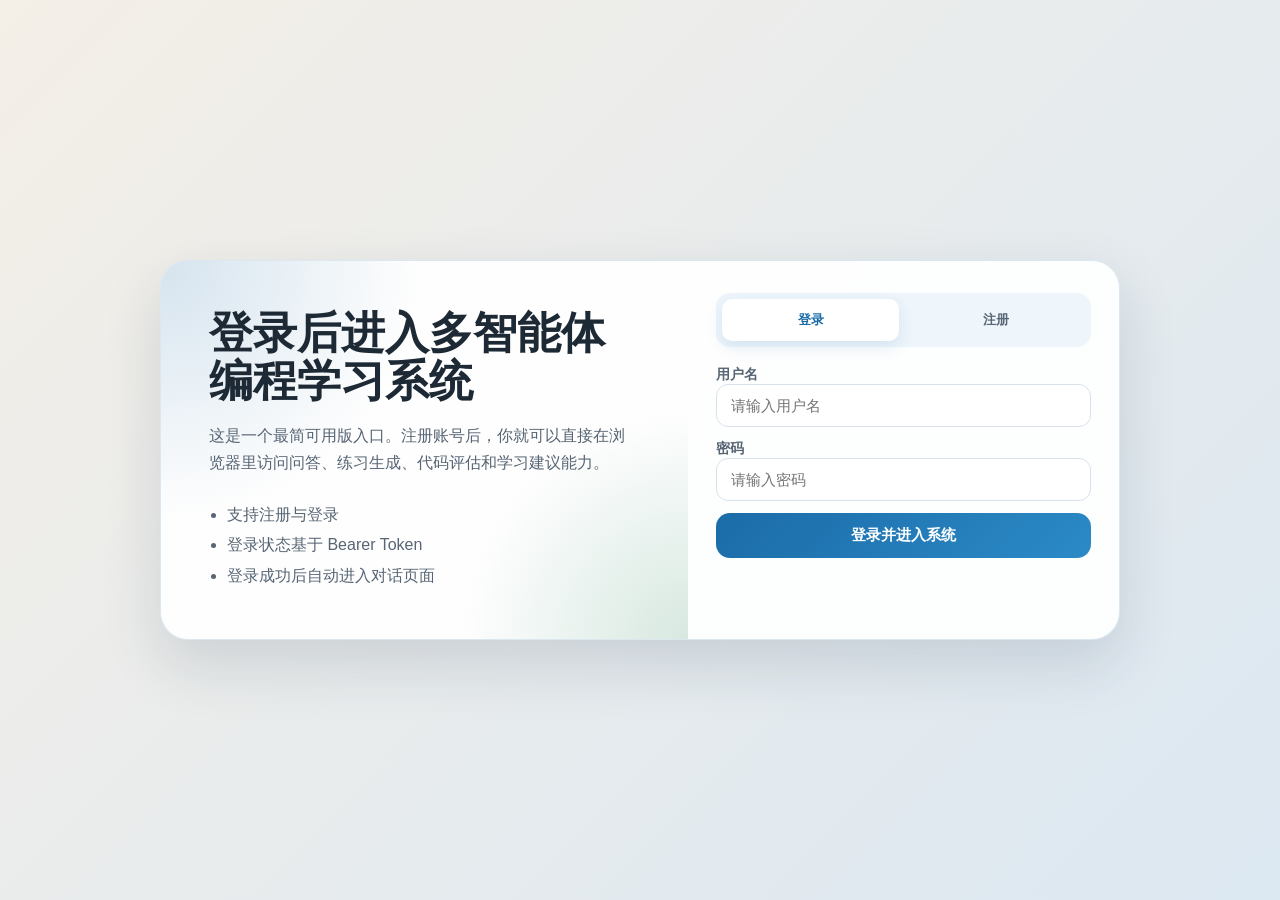
==== programming_edu_sys/server/static/index.html @ 96a0993f "修正了前后端的一些bug" ====
<!DOCTYPE html>
<html lang="zh-CN">
<head>
  <meta charset="UTF-8">
  <meta name="viewport" content="width=device-width, initial-scale=1.0">
  <title>编程教育智能体系统 - 登录</title>
  <style>
    :root {
      --bg: linear-gradient(135deg, #f4efe7, #dce8f2);
      --panel: rgba(255, 255, 255, 0.92);
      --ink: #1d2a35;
      --muted: #576574;
      --accent: #1b6ca8;
      --accent-2: #2f855a;
      --danger: #b83232;
      --border: rgba(27, 108, 168, 0.15);
      --shadow: 0 24px 60px rgba(24, 44, 69, 0.14);
    }

    * { box-sizing: border-box; }

    body {
      margin: 0;
      min-height: 100vh;
      font-family: "Segoe UI", "PingFang SC", "Microsoft YaHei", sans-serif;
      background: var(--bg);
      color: var(--ink);
      display: grid;
      place-items: center;
      padding: 24px;
    }

    .shell {
      width: min(960px, 100%);
      display: grid;
      grid-template-columns: 1.1fr 0.9fr;
      background: var(--panel);
      border-radius: 28px;
      overflow: hidden;
      box-shadow: var(--shadow);
      border: 1px solid var(--border);
    }

    .hero {
      padding: 48px;
      background:
        radial-gradient(circle at top left, rgba(27, 108, 168, 0.18), transparent 40%),
        radial-gradient(circle at bottom right, rgba(47, 133, 90, 0.18), transparent 35%);
    }

    .hero h1 {
      margin: 0 0 16px;
      font-size: clamp(32px, 4vw, 44px);
      line-height: 1.1;
    }

    .hero p {
      margin: 0 0 24px;
      color: var(--muted);
      line-height: 1.7;
    }

    .hero ul {
      margin: 0;
      padding-left: 18px;
      color: var(--muted);
      line-height: 1.9;
    }

    .panel {
      padding: 32px 28px;
      display: flex;
      flex-direction: column;
      gap: 18px;
    }

    .tabs {
      display: grid;
      grid-template-columns: 1fr 1fr;
      gap: 8px;
      background: #eef5fb;
      border-radius: 14px;
      padding: 6px;
    }

    .tabs button {
      border: 0;
      padding: 12px;
      border-radius: 10px;
      background: transparent;
      color: var(--muted);
      font-weight: 600;
      cursor: pointer;
    }

    .tabs button.active {
      background: white;
      color: var(--accent);
      box-shadow: 0 6px 16px rgba(27, 108, 168, 0.12);
    }

    .form {
      display: none;
      gap: 12px;
    }

    .form.active {
      display: grid;
    }

    label {
      font-size: 14px;
      color: var(--muted);
      font-weight: 600;
    }

    input {
      width: 100%;
      border: 1px solid #d8e2ec;
      border-radius: 12px;
      padding: 12px 14px;
      font-size: 15px;
      outline: none;
      transition: border-color .2s ease, box-shadow .2s ease;
    }

    input:focus {
      border-color: var(--accent);
      box-shadow: 0 0 0 4px rgba(27, 108, 168, 0.12);
    }

    .submit {
      border: 0;
      border-radius: 14px;
      padding: 13px 16px;
      font-size: 15px;
      font-weight: 700;
      color: white;
      cursor: pointer;
      background: linear-gradient(135deg, var(--accent), #2b8ac6);
    }

    .submit.secondary {
      background: linear-gradient(135deg, var(--accent-2), #38a169);
    }

    .status {
      min-height: 22px;
      font-size: 14px;
      color: var(--muted);
    }

    .status.error { color: var(--danger); }
    .status.success { color: var(--accent-2); }

    @media (max-width: 800px) {
      .shell {
        grid-template-columns: 1fr;
      }

      .hero {
        padding: 32px 28px 12px;
      }
    }
  </style>
</head>
<body>
  <main class="shell">
    <section class="hero">
      <h1>登录后进入多智能体编程学习系统</h1>
      <p>这是一个最简可用版入口。注册账号后，你就可以直接在浏览器里访问问答、练习生成、代码评估和学习建议能力。</p>
      <ul>
        <li>支持注册与登录</li>
        <li>登录状态基于 Bearer Token</li>
        <li>登录成功后自动进入对话页面</li>
      </ul>
    </section>

    <section class="panel">
      <div class="tabs">
        <button id="loginTab" class="active" type="button">登录</button>
        <button id="registerTab" type="button">注册</button>
      </div>

      <form id="loginForm" class="form active">
        <div>
          <label for="loginUsername">用户名</label>
          <input id="loginUsername" name="username" autocomplete="username" placeholder="请输入用户名">
        </div>
        <div>
          <label for="loginPassword">密码</label>
          <input id="loginPassword" name="password" type="password" autocomplete="current-password" placeholder="请输入密码">
        </div>
        <button class="submit" type="submit">登录并进入系统</button>
      </form>

      <form id="registerForm" class="form">
        <div>
          <label for="registerUsername">用户名</label>
          <input id="registerUsername" name="username" autocomplete="username" placeholder="3-32 位字母数字下划线">
        </div>
        <div>
          <label for="registerPassword">密码</label>
          <input id="registerPassword" name="password" type="password" autocomplete="new-password" placeholder="至少 6 位">
        </div>
        <button class="submit secondary" type="submit">注册并自动登录</button>
      </form>

      <div id="status" class="status"></div>
    </section>
  </main>

  <script>
    const statusEl = document.getElementById("status");
    const loginTab = document.getElementById("loginTab");
    const registerTab = document.getElementById("registerTab");
    const loginForm = document.getElementById("loginForm");
    const registerForm = document.getElementById("registerForm");

    const setMode = (mode) => {
      const loginMode = mode === "login";
      loginTab.classList.toggle("active", loginMode);
      registerTab.classList.toggle("active", !loginMode);
      loginForm.classList.toggle("active", loginMode);
      registerForm.classList.toggle("active", !loginMode);
      statusEl.textContent = "";
      statusEl.className = "status";
    };

    loginTab.addEventListener("click", () => setMode("login"));
    registerTab.addEventListener("click", () => setMode("register"));

    const saveAuth = (data) => {
      localStorage.setItem("pes_token", data.access_token);
      localStorage.setItem("pes_refresh_token", data.refresh_token);
      localStorage.setItem("pes_username", data.username);
      localStorage.setItem("pes_expires_at", data.expires_at);
      localStorage.setItem("pes_refresh_expires_at", data.refresh_expires_at);
    };

    const showStatus = (message, type = "") => {
      statusEl.textContent = message;
      statusEl.className = `status ${type}`.trim();
    };

    const submitJson = async (url, payload) => {
      const response = await fetch(url, {
        method: "POST",
        headers: { "Content-Type": "application/json" },
        body: JSON.stringify(payload)
      });
      const data = await response.json();
      if (!response.ok) {
        throw new Error(data.detail || "请求失败");
      }
      return data;
    };

    loginForm.addEventListener("submit", async (event) => {
      event.preventDefault();
      try {
        showStatus("正在登录...");
        const data = await submitJson("/auth/login", {
          username: loginForm.username.value.trim(),
          password: loginForm.password.value
        });
        saveAuth(data);
        showStatus("登录成功，正在进入系统...", "success");
        window.location.href = "/chat";
      } catch (error) {
        showStatus(error.message, "error");
      }
    });

    registerForm.addEventListener("submit", async (event) => {
      event.preventDefault();
      try {
        showStatus("正在注册...");
        const payload = {
          username: registerForm.username.value.trim(),
          password: registerForm.password.value
        };
        await submitJson("/auth/register", payload);
        const loginData = await submitJson("/auth/login", payload);
        saveAuth(loginData);
        showStatus("注册成功，正在进入系统...", "success");
        window.location.href = "/chat";
      } catch (error) {
        showStatus(error.message, "error");
      }
    });

    if (localStorage.getItem("pes_token") && localStorage.getItem("pes_refresh_token")) {
      window.location.href = "/chat";
    }
  </script>
</body>
</html>
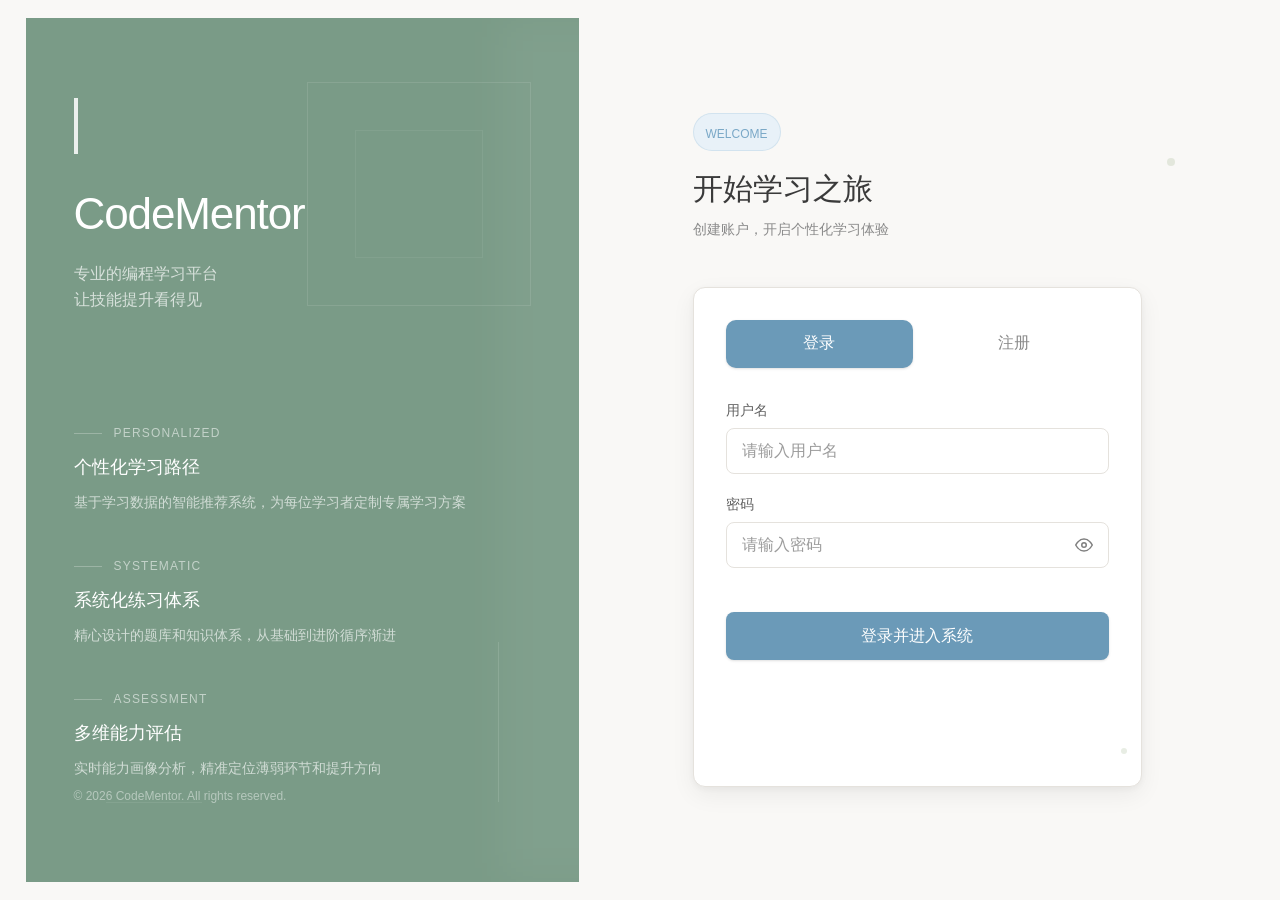
==== commit 47a42747: "init" ====
--- a/programming_edu_sys/server/static/index.html
+++ b/programming_edu_sys/server/static/index.html
@@ -3,212 +3,614 @@
 <head>
   <meta charset="UTF-8">
   <meta name="viewport" content="width=device-width, initial-scale=1.0">
-  <title>编程教育智能体系统 - 登录</title>
+  <title>CodeMentor - 登录</title>
   <style>
-    :root {
-      --bg: linear-gradient(135deg, #f4efe7, #dce8f2);
-      --panel: rgba(255, 255, 255, 0.92);
-      --ink: #1d2a35;
-      --muted: #576574;
-      --accent: #1b6ca8;
-      --accent-2: #2f855a;
-      --danger: #b83232;
-      --border: rgba(27, 108, 168, 0.15);
-      --shadow: 0 24px 60px rgba(24, 44, 69, 0.14);
-    }
-
-    * { box-sizing: border-box; }
+    * { box-sizing: border-box; margin: 0; padding: 0; }
 
     body {
-      margin: 0;
+      font-family: Inter, "PingFang SC", "Hiragino Sans GB", "Microsoft YaHei", SimHei, Arial, Helvetica, sans-serif;
+      background: #f9f8f6;
       min-height: 100vh;
-      font-family: "Segoe UI", "PingFang SC", "Microsoft YaHei", sans-serif;
-      background: var(--bg);
-      color: var(--ink);
-      display: grid;
-      place-items: center;
-      padding: 24px;
-    }
-
-    .shell {
-      width: min(960px, 100%);
-      display: grid;
-      grid-template-columns: 1.1fr 0.9fr;
-      background: var(--panel);
-      border-radius: 28px;
+      display: flex;
+      align-items: center;
+      justify-content: center;
+    }
+
+    .frame {
+      display: flex;
+      align-items: center;
+      justify-content: space-between;
+      background: #f9f8f6;
+      width: 1229px;
+      height: 864px;
+    }
+
+    /* 左侧品牌区 */
+    .brand-panel {
+      display: flex;
+      position: relative;
+      align-items: flex-start;
+      justify-content: space-between;
+      background: #7a9b87;
+      padding: 80px 80px 80px 48px;
+      width: 553px;
+      min-width: 553px;
+      height: 864px;
       overflow: hidden;
-      box-shadow: var(--shadow);
-      border: 1px solid var(--border);
-    }
-
-    .hero {
-      padding: 48px;
-      background:
-        radial-gradient(circle at top left, rgba(27, 108, 168, 0.18), transparent 40%),
-        radial-gradient(circle at bottom right, rgba(47, 133, 90, 0.18), transparent 35%);
-    }
-
-    .hero h1 {
-      margin: 0 0 16px;
-      font-size: clamp(32px, 4vw, 44px);
-      line-height: 1.1;
-    }
-
-    .hero p {
-      margin: 0 0 24px;
-      color: var(--muted);
-      line-height: 1.7;
-    }
-
-    .hero ul {
-      margin: 0;
-      padding-left: 18px;
-      color: var(--muted);
-      line-height: 1.9;
-    }
-
-    .panel {
-      padding: 32px 28px;
-      display: flex;
-      flex-direction: column;
-      gap: 18px;
-    }
-
-    .tabs {
-      display: grid;
-      grid-template-columns: 1fr 1fr;
-      gap: 8px;
-      background: #eef5fb;
-      border-radius: 14px;
-      padding: 6px;
-    }
-
-    .tabs button {
-      border: 0;
-      padding: 12px;
+    }
+
+    .brand-bg-decoration {
+      position: absolute;
+      top: 0;
+      left: 281px;
+      width: 352px;
+      height: 864px;
+    }
+
+    .brand-bg-box {
+      display: flex;
+      position: absolute;
+      top: 64px;
+      left: 0;
+      align-items: center;
+      border: 1px solid rgba(255,255,255,0.1);
+      padding: 47px;
+      width: 224px;
+      height: 224px;
+    }
+
+    .brand-bg-box-inner {
+      border: 1px solid rgba(255,255,255,0.06);
+      width: 128px;
+      height: 128px;
+    }
+
+    .brand-bg-blur {
+      position: absolute;
+      top: 0;
+      left: 192px;
+      width: 160px;
+      height: 864px;
+      background: rgba(255,255,255,0.05);
+      filter: blur(20px);
+    }
+
+    .brand-content {
+      display: flex;
+      position: relative;
+      flex-direction: column;
+      align-items: flex-start;
+      justify-content: space-between;
+      align-self: stretch;
+      width: 393px;
+    }
+
+    .brand-main {
+      display: flex;
+      flex-direction: column;
+      align-items: flex-start;
+      width: 393px;
+      row-gap: 112px;
+    }
+
+    .brand-header {
+      display: flex;
+      flex-direction: column;
+      align-items: flex-start;
+      align-self: stretch;
+    }
+
+    .brand-accent-line {
+      background: rgba(255,255,255,0.85);
+      width: 4px;
+      height: 56px;
+    }
+
+    .brand-title {
+      margin-top: 32px;
+      line-height: 55px;
+      letter-spacing: -1.1px;
+      color: #ffffff;
+      font-size: 44px;
+      font-weight: 500;
+    }
+
+    .brand-subtitle {
+      margin-top: 20px;
+      width: 384px;
+      line-height: 26px;
+      color: rgba(255,255,255,0.7);
+      font-size: 16px;
+    }
+
+    .brand-features {
+      display: flex;
+      flex-direction: column;
+      align-items: flex-start;
+      align-self: stretch;
+      row-gap: 44px;
+    }
+
+    .feature-item {
+      display: flex;
+      flex-direction: column;
+      align-items: flex-start;
+      align-self: stretch;
+    }
+
+    .feature-label-row {
+      display: flex;
+      align-items: center;
+      column-gap: 12px;
+      width: 393px;
+    }
+
+    .feature-line {
+      flex-shrink: 0;
+      background: rgba(255,255,255,0.25);
+      width: 28px;
+      height: 1px;
+    }
+
+    .feature-label {
+      flex-shrink: 0;
+      line-height: 16px;
+      letter-spacing: 1.2px;
+      color: rgba(255,255,255,0.55);
+      font-size: 12px;
+    }
+
+    .feature-title {
+      align-self: stretch;
+      margin-top: 12px;
+      line-height: 28px;
+      color: #ffffff;
+      font-size: 18px;
+      font-weight: 500;
+    }
+
+    .feature-desc {
+      align-self: stretch;
+      margin-top: 10px;
+      line-height: 23px;
+      color: rgba(255,255,255,0.65);
+      font-size: 14px;
+    }
+
+    .brand-footer {
+      position: relative;
+      margin-top: 7px;
+      width: 393px;
+      height: 16px;
+    }
+
+    .brand-footer-line {
+      position: absolute;
+      top: 15px;
+      left: 32px;
+      background: rgba(255,255,255,0.08);
+      width: 96px;
+      height: 1px;
+    }
+
+    .brand-copyright {
+      position: absolute;
+      top: 1px;
+      left: 0;
+      line-height: 16px;
+      color: rgba(255,255,255,0.45);
+      font-size: 12px;
+    }
+
+    .brand-side-line {
+      margin-top: 544px;
+      background: rgba(255,255,255,0.12);
+      width: 1px;
+      height: 160px;
+    }
+
+    /* 右侧表单区 */
+    .form-panel {
+      display: flex;
+      align-items: flex-start;
+      justify-content: space-between;
+      background: #f9f8f6;
+      padding: 80px 80px 95px 114px;
+      width: 676px;
+      min-width: 676px;
+      height: 864px;
+    }
+
+    .form-container {
+      display: flex;
+      flex-direction: column;
+      align-items: center;
+      margin-top: 15px;
+    }
+
+    .form-header {
+      display: flex;
+      flex-direction: column;
+      align-items: flex-start;
+      align-self: stretch;
+    }
+
+    .welcome-badge {
+      display: flex;
+      align-items: flex-start;
+      align-self: stretch;
+      margin-right: 361px;
+      border: 1px solid rgba(122,168,199,0.2);
+      border-radius: 999px;
+      background: #e8f1f8;
+      padding: 12px 12px 8px;
+    }
+
+    .welcome-text {
+      line-height: 16px;
+      color: #7aa8c7;
+      font-size: 12px;
+    }
+
+    .form-title {
+      align-self: stretch;
+      margin-top: 20px;
+      line-height: 36px;
+      color: #3a3a3a;
+      font-size: 30px;
+      font-weight: 500;
+    }
+
+    .form-subtitle {
+      margin: 12px 0 0;
+      width: 448px;
+      line-height: 20px;
+      color: #8a8a8a;
+      font-size: 14px;
+    }
+
+    .form-card {
+      display: flex;
+      position: relative;
+      flex-direction: column;
+      align-items: flex-start;
+      align-self: stretch;
+      margin-top: 48px;
+      border: 1px solid #e5e2dd;
+      border-radius: 12px;
+      box-shadow: 0px 8px 24px rgba(0,0,0,0.06), 0px 2px 6px rgba(0,0,0,0.04);
+      background: #ffffff;
+      padding: 32px 32px 0px;
+      height: 500px;
+      row-gap: 32px;
+    }
+
+    .form-tabs {
+      display: flex;
+      flex-shrink: 0;
+      align-items: flex-start;
+      align-self: stretch;
+      column-gap: 8px;
+    }
+
+    .tab-btn {
+      flex-shrink: 0;
+      padding: 11px 0 14px;
+      width: 187px;
+      height: 48px;
+      text-align: center;
+      line-height: 24px;
+      color: #8a8a8a;
+      font-size: 16px;
+      font-weight: 500;
+      background: transparent;
+      border: none;
+      cursor: pointer;
+      transition: all 0.2s ease;
+    }
+
+    .tab-btn.active {
       border-radius: 10px;
+      box-shadow: 0px 1px 3px rgba(0,0,0,0.1), 0px 1px 2px -1px rgba(0,0,0,0.1);
+      background: #6b9ab8;
+      color: #ffffff;
+    }
+
+    .form-body {
+      display: flex;
+      flex-direction: column;
+      flex-shrink: 0;
+      align-items: center;
+      align-self: stretch;
+    }
+
+    .form-group {
+      display: flex;
+      flex-direction: column;
+      align-items: flex-start;
+      align-self: stretch;
+      row-gap: 8px;
+    }
+
+    .form-group + .form-group {
+      margin-top: 20px;
+    }
+
+    .form-label {
+      flex-shrink: 0;
+      align-self: stretch;
+      line-height: 20px;
+      color: rgba(58,58,58,0.8);
+      font-size: 14px;
+      font-weight: 500;
+    }
+
+    .text-input {
+      display: flex;
+      flex-shrink: 0;
+      align-items: center;
+      align-self: stretch;
+      border: 1px solid #e5e2dd;
+      border-radius: 8px;
+      background: #ffffff;
+      padding: 9px 15px;
+      height: 46px;
+      width: 100%;
+      font-size: 16px;
+      color: #3a3a3a;
+      outline: none;
+      transition: border-color 0.2s ease;
+    }
+
+    .text-input::placeholder {
+      color: rgba(58,58,58,0.5);
+    }
+
+    .text-input:focus {
+      border-color: #6b9ab8;
+    }
+
+    .password-input-wrapper {
+      display: flex;
+      position: relative;
+      flex-shrink: 0;
+      align-items: center;
+      align-self: stretch;
+      border: 1px solid #e5e2dd;
+      border-radius: 8px;
+      background: #ffffff;
+      padding: 9px 15px;
+      height: 46px;
+    }
+
+    .password-input-wrapper:focus-within {
+      border-color: #6b9ab8;
+    }
+
+    .password-input {
+      flex: 1;
+      border: none;
       background: transparent;
-      color: var(--muted);
-      font-weight: 600;
+      font-size: 16px;
+      color: #3a3a3a;
+      outline: none;
+    }
+
+    .password-input::placeholder {
+      color: rgba(58,58,58,0.5);
+    }
+
+    .eye-icon {
+      flex-shrink: 0;
+      width: 18px;
+      height: 18px;
       cursor: pointer;
-    }
-
-    .tabs button.active {
-      background: white;
-      color: var(--accent);
-      box-shadow: 0 6px 16px rgba(27, 108, 168, 0.12);
-    }
-
-    .form {
-      display: none;
-      gap: 12px;
-    }
-
-    .form.active {
-      display: grid;
-    }
-
-    label {
+      opacity: 0.5;
+      transition: opacity 0.2s;
+    }
+
+    .eye-icon:hover {
+      opacity: 0.8;
+    }
+
+    .submit-btn {
+      display: flex;
+      align-items: center;
+      justify-content: center;
+      align-self: stretch;
+      margin-top: 44px;
+      border-radius: 8px;
+      box-shadow: 0px 1px 3px rgba(0,0,0,0.1), 0px 1px 2px -1px rgba(0,0,0,0.1);
+      background: #6b9ab8;
+      padding: 11px;
+      height: 48px;
+      border: none;
+      cursor: pointer;
+      transition: background 0.2s ease;
+    }
+
+    .submit-btn:hover {
+      background: #5a8aa7;
+    }
+
+    .submit-btn-text {
+      line-height: 24px;
+      color: #ffffff;
+      font-size: 16px;
+      font-weight: 500;
+    }
+
+    .status-msg {
+      margin-top: 16px;
+      line-height: 20px;
       font-size: 14px;
-      color: var(--muted);
-      font-weight: 600;
-    }
-
-    input {
-      width: 100%;
-      border: 1px solid #d8e2ec;
-      border-radius: 12px;
-      padding: 12px 14px;
-      font-size: 15px;
-      outline: none;
-      transition: border-color .2s ease, box-shadow .2s ease;
-    }
-
-    input:focus {
-      border-color: var(--accent);
-      box-shadow: 0 0 0 4px rgba(27, 108, 168, 0.12);
-    }
-
-    .submit {
-      border: 0;
-      border-radius: 14px;
-      padding: 13px 16px;
-      font-size: 15px;
-      font-weight: 700;
-      color: white;
-      cursor: pointer;
-      background: linear-gradient(135deg, var(--accent), #2b8ac6);
-    }
-
-    .submit.secondary {
-      background: linear-gradient(135deg, var(--accent-2), #38a169);
-    }
-
-    .status {
-      min-height: 22px;
-      font-size: 14px;
-      color: var(--muted);
-    }
-
-    .status.error { color: var(--danger); }
-    .status.success { color: var(--accent-2); }
-
-    @media (max-width: 800px) {
-      .shell {
-        grid-template-columns: 1fr;
+      text-align: center;
+    }
+
+    .status-msg.error { color: #e74c3c; }
+    .status-msg.success { color: #27ae60; }
+    .status-msg.info { color: #6b9ab8; }
+
+    .form-decoration-dot {
+      border-radius: 999px;
+      background: rgba(139,163,119,0.2);
+      width: 8px;
+      height: 8px;
+      margin-top: 60px;
+    }
+
+    .form-decoration-dot-small {
+      position: absolute;
+      top: 460px;
+      left: 427px;
+      border-radius: 999px;
+      background: rgba(139,163,119,0.2);
+      width: 6px;
+      height: 6px;
+    }
+
+    /* 响应式 */
+    @media (max-width: 1250px) {
+      .frame {
+        width: 100%;
+        flex-direction: column;
+        height: auto;
       }
-
-      .hero {
-        padding: 32px 28px 12px;
+      .brand-panel, .form-panel {
+        width: 100%;
+        min-width: auto;
+        height: auto;
       }
     }
   </style>
 </head>
 <body>
-  <main class="shell">
-    <section class="hero">
-      <h1>登录后进入多智能体编程学习系统</h1>
-      <p>这是一个最简可用版入口。注册账号后，你就可以直接在浏览器里访问问答、练习生成、代码评估和学习建议能力。</p>
-      <ul>
-        <li>支持注册与登录</li>
-        <li>登录状态基于 Bearer Token</li>
-        <li>登录成功后自动进入对话页面</li>
-      </ul>
-    </section>
-
-    <section class="panel">
-      <div class="tabs">
-        <button id="loginTab" class="active" type="button">登录</button>
-        <button id="registerTab" type="button">注册</button>
+  <div class="frame">
+    <!-- 左侧品牌区 -->
+    <div class="brand-panel">
+      <div class="brand-bg-decoration">
+        <div class="brand-bg-box">
+          <div class="brand-bg-box-inner"></div>
+        </div>
+        <div class="brand-bg-blur"></div>
       </div>
-
-      <form id="loginForm" class="form active">
-        <div>
-          <label for="loginUsername">用户名</label>
-          <input id="loginUsername" name="username" autocomplete="username" placeholder="请输入用户名">
+      <div class="brand-content">
+        <div class="brand-main">
+          <div class="brand-header">
+            <div class="brand-accent-line"></div>
+            <h1 class="brand-title">CodeMentor</h1>
+            <p class="brand-subtitle">
+              专业的编程学习平台<br>让技能提升看得见
+            </p>
+          </div>
+          <div class="brand-features">
+            <div class="feature-item">
+              <div class="feature-label-row">
+                <div class="feature-line"></div>
+                <span class="feature-label">PERSONALIZED</span>
+              </div>
+              <div class="feature-title">个性化学习路径</div>
+              <div class="feature-desc">基于学习数据的智能推荐系统，为每位学习者定制专属学习方案</div>
+            </div>
+            <div class="feature-item">
+              <div class="feature-label-row">
+                <div class="feature-line"></div>
+                <span class="feature-label">SYSTEMATIC</span>
+              </div>
+              <div class="feature-title">系统化练习体系</div>
+              <div class="feature-desc">精心设计的题库和知识体系，从基础到进阶循序渐进</div>
+            </div>
+            <div class="feature-item">
+              <div class="feature-label-row">
+                <div class="feature-line"></div>
+                <span class="feature-label">ASSESSMENT</span>
+              </div>
+              <div class="feature-title">多维能力评估</div>
+              <div class="feature-desc">实时能力画像分析，精准定位薄弱环节和提升方向</div>
+            </div>
+          </div>
         </div>
-        <div>
-          <label for="loginPassword">密码</label>
-          <input id="loginPassword" name="password" type="password" autocomplete="current-password" placeholder="请输入密码">
+        <div class="brand-footer">
+          <div class="brand-footer-line"></div>
+          <p class="brand-copyright">&copy; 2026 CodeMentor. All rights reserved.</p>
         </div>
-        <button class="submit" type="submit">登录并进入系统</button>
-      </form>
-
-      <form id="registerForm" class="form">
-        <div>
-          <label for="registerUsername">用户名</label>
-          <input id="registerUsername" name="username" autocomplete="username" placeholder="3-32 位字母数字下划线">
+      </div>
+      <div class="brand-side-line"></div>
+    </div>
+
+    <!-- 右侧表单区 -->
+    <div class="form-panel">
+      <div class="form-container">
+        <div class="form-header">
+          <div class="welcome-badge">
+            <span class="welcome-text">WELCOME</span>
+          </div>
+          <h2 class="form-title">开始学习之旅</h2>
+          <p class="form-subtitle">创建账户，开启个性化学习体验</p>
         </div>
-        <div>
-          <label for="registerPassword">密码</label>
-          <input id="registerPassword" name="password" type="password" autocomplete="new-password" placeholder="至少 6 位">
+        <div class="form-card">
+          <div class="form-tabs">
+            <button class="tab-btn active" id="loginTab" type="button">登录</button>
+            <button class="tab-btn" id="registerTab" type="button">注册</button>
+          </div>
+
+          <form id="loginForm" class="form-body" style="display: flex;">
+            <div class="form-group">
+              <label class="form-label">用户名</label>
+              <input type="text" class="text-input" id="loginUsername" placeholder="请输入用户名" autocomplete="username">
+            </div>
+            <div class="form-group">
+              <label class="form-label">密码</label>
+              <div class="password-input-wrapper">
+                <input type="password" class="password-input" id="loginPassword" placeholder="请输入密码" autocomplete="current-password">
+                <svg class="eye-icon" id="loginEye" viewBox="0 0 24 24" fill="none" stroke="currentColor" stroke-width="2">
+                  <path d="M1 12s4-8 11-8 11 8 11 8-4 8-11 8-11-8-11-8z"></path>
+                  <circle cx="12" cy="12" r="3"></circle>
+                </svg>
+              </div>
+            </div>
+            <button type="submit" class="submit-btn">
+              <span class="submit-btn-text">登录并进入系统</span>
+            </button>
+          </form>
+
+          <form id="registerForm" class="form-body" style="display: none;">
+            <div class="form-group">
+              <label class="form-label">用户名</label>
+              <input type="text" class="text-input" id="registerUsername" placeholder="3-32位字母数字下划线" autocomplete="username">
+            </div>
+            <div class="form-group">
+              <label class="form-label">密码</label>
+              <div class="password-input-wrapper">
+                <input type="password" class="password-input" id="registerPassword" placeholder="至少6位" autocomplete="new-password">
+                <svg class="eye-icon" id="registerEye" viewBox="0 0 24 24" fill="none" stroke="currentColor" stroke-width="2">
+                  <path d="M1 12s4-8 11-8 11 8 11 8-4 8-11 8-11-8-11-8z"></path>
+                  <circle cx="12" cy="12" r="3"></circle>
+                </svg>
+              </div>
+            </div>
+            <div class="form-group">
+              <label class="form-label">确认密码</label>
+              <div class="password-input-wrapper">
+                <input type="password" class="password-input" id="confirmPassword" placeholder="请再次输入密码">
+                <svg class="eye-icon" id="confirmEye" viewBox="0 0 24 24" fill="none" stroke="currentColor" stroke-width="2">
+                  <path d="M1 12s4-8 11-8 11 8 11 8-4 8-11 8-11-8-11-8z"></path>
+                  <circle cx="12" cy="12" r="3"></circle>
+                </svg>
+              </div>
+            </div>
+            <button type="submit" class="submit-btn">
+              <span class="submit-btn-text">创建账户</span>
+            </button>
+          </form>
+
+          <div class="form-decoration-dot-small"></div>
         </div>
-        <button class="submit secondary" type="submit">注册并自动登录</button>
-      </form>
-
-      <div id="status" class="status"></div>
-    </section>
-  </main>
+        <div id="status" class="status-msg"></div>
+      </div>
+      <div class="form-decoration-dot"></div>
+    </div>
+  </div>
 
   <script>
     const statusEl = document.getElementById("status");
@@ -217,19 +619,35 @@
     const loginForm = document.getElementById("loginForm");
     const registerForm = document.getElementById("registerForm");
 
+    // 标签切换
     const setMode = (mode) => {
-      const loginMode = mode === "login";
-      loginTab.classList.toggle("active", loginMode);
-      registerTab.classList.toggle("active", !loginMode);
-      loginForm.classList.toggle("active", loginMode);
-      registerForm.classList.toggle("active", !loginMode);
+      const isLogin = mode === "login";
+      loginTab.classList.toggle("active", isLogin);
+      registerTab.classList.toggle("active", !isLogin);
+      loginForm.style.display = isLogin ? "flex" : "none";
+      registerForm.style.display = isLogin ? "none" : "flex";
       statusEl.textContent = "";
-      statusEl.className = "status";
+      statusEl.className = "status-msg";
     };
 
     loginTab.addEventListener("click", () => setMode("login"));
     registerTab.addEventListener("click", () => setMode("register"));
 
+    // 密码显示切换
+    const setupEyeToggle = (eyeId, inputId) => {
+      const eye = document.getElementById(eyeId);
+      const input = document.getElementById(inputId);
+      if (eye && input) {
+        eye.addEventListener("click", () => {
+          input.type = input.type === "password" ? "text" : "password";
+        });
+      }
+    };
+    setupEyeToggle("loginEye", "loginPassword");
+    setupEyeToggle("registerEye", "registerPassword");
+    setupEyeToggle("confirmEye", "confirmPassword");
+
+    // 保存认证信息
     const saveAuth = (data) => {
       localStorage.setItem("pes_token", data.access_token);
       localStorage.setItem("pes_refresh_token", data.refresh_token);
@@ -240,7 +658,7 @@
 
     const showStatus = (message, type = "") => {
       statusEl.textContent = message;
-      statusEl.className = `status ${type}`.trim();
+      statusEl.className = `status-msg ${type}`.trim();
     };
 
     const submitJson = async (url, payload) => {
@@ -256,40 +674,53 @@
       return data;
     };
 
+    // 登录提交
     loginForm.addEventListener("submit", async (event) => {
       event.preventDefault();
       try {
-        showStatus("正在登录...");
+        showStatus("正在登录...", "info");
         const data = await submitJson("/auth/login", {
-          username: loginForm.username.value.trim(),
-          password: loginForm.password.value
+          username: document.getElementById("loginUsername").value.trim(),
+          password: document.getElementById("loginPassword").value
         });
         saveAuth(data);
         showStatus("登录成功，正在进入系统...", "success");
-        window.location.href = "/chat";
+        setTimeout(() => {
+          window.location.href = "/chat";
+        }, 500);
       } catch (error) {
         showStatus(error.message, "error");
       }
     });
 
+    // 注册提交
     registerForm.addEventListener("submit", async (event) => {
       event.preventDefault();
       try {
-        showStatus("正在注册...");
-        const payload = {
-          username: registerForm.username.value.trim(),
-          password: registerForm.password.value
-        };
+        const username = document.getElementById("registerUsername").value.trim();
+        const password = document.getElementById("registerPassword").value;
+        const confirm = document.getElementById("confirmPassword").value;
+
+        if (password !== confirm) {
+          showStatus("两次输入的密码不一致", "error");
+          return;
+        }
+
+        showStatus("正在注册...", "info");
+        const payload = { username, password };
         await submitJson("/auth/register", payload);
         const loginData = await submitJson("/auth/login", payload);
         saveAuth(loginData);
         showStatus("注册成功，正在进入系统...", "success");
-        window.location.href = "/chat";
+        setTimeout(() => {
+          window.location.href = "/chat";
+        }, 500);
       } catch (error) {
         showStatus(error.message, "error");
       }
     });
 
+    // 已登录自动跳转
     if (localStorage.getItem("pes_token") && localStorage.getItem("pes_refresh_token")) {
       window.location.href = "/chat";
     }
